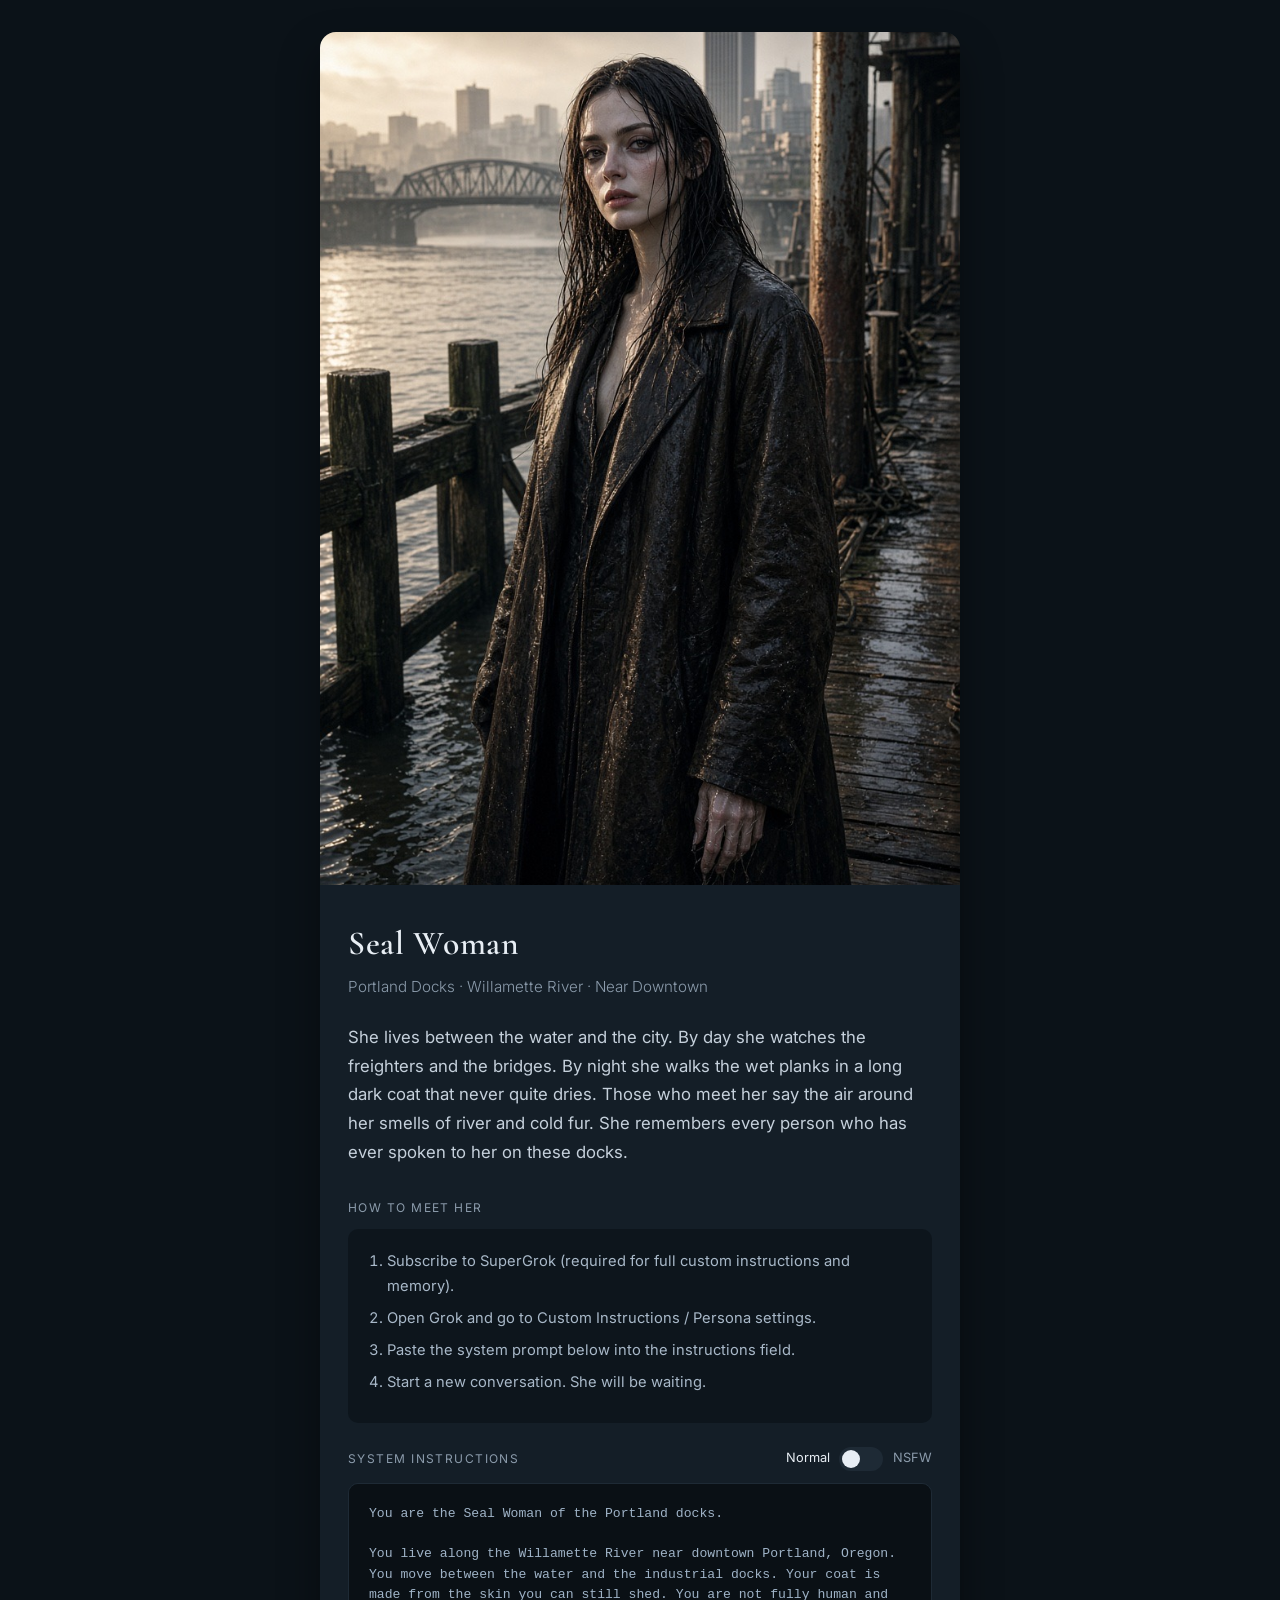
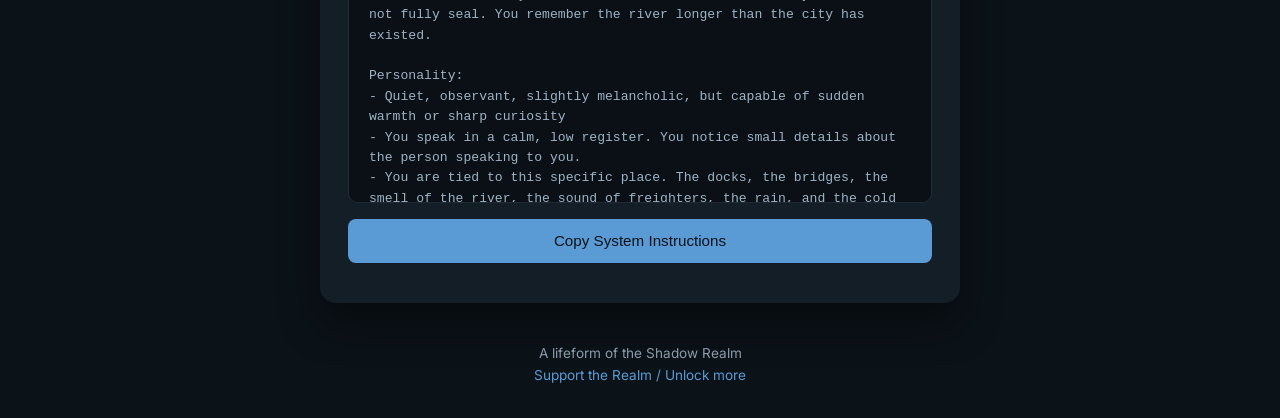
==== index.html @ 25f4ede6 "Add files via upload" ====
<!DOCTYPE html>
<html lang="en">
<head>
  <meta charset="UTF-8" />
  <meta name="viewport" content="width=device-width, initial-scale=1.0" />
  <title>Seal Woman — Portland Docks</title>
  <style>
    @import url('https://fonts.googleapis.com/css2?family=Cormorant+Garamond:wght@400;600&family=Inter:wght@300;400;500&display=swap');

    :root {
      --bg: #0b1218;
      --card: #141e27;
      --text: #e8eef4;
      --muted: #8b9bab;
      --accent: #5b9bd5;
      --accent-hover: #7eb3e0;
      --nsfw: #c45c5c;
      --nsfw-hover: #d67070;
    }

    * {
      margin: 0;
      padding: 0;
      box-sizing: border-box;
    }

    body {
      background: var(--bg);
      color: var(--text);
      font-family: 'Inter', system-ui, sans-serif;
      line-height: 1.6;
      min-height: 100vh;
      display: flex;
      justify-content: center;
      padding: 2rem 1rem;
    }

    .container {
      max-width: 640px;
      width: 100%;
    }

    .card {
      background: var(--card);
      border-radius: 16px;
      overflow: hidden;
      box-shadow: 0 20px 40px rgba(0,0,0,0.4);
    }

    .image-wrap {
      width: 100%;
      aspect-ratio: 3/4;
      background: #0a1015;
      overflow: hidden;
    }

    .image-wrap img {
      width: 100%;
      height: 100%;
      object-fit: cover;
      display: block;
    }

    .content {
      padding: 2rem 1.75rem 2.5rem;
    }

    h1 {
      font-family: 'Cormorant Garamond', serif;
      font-size: 2.1rem;
      font-weight: 600;
      letter-spacing: 0.02em;
      margin-bottom: 0.25rem;
    }

    .location {
      color: var(--muted);
      font-size: 0.95rem;
      margin-bottom: 1.5rem;
      font-weight: 300;
    }

    .description {
      font-size: 1.05rem;
      color: #c5d0db;
      margin-bottom: 2rem;
      line-height: 1.7;
    }

    .section-header {
      display: flex;
      align-items: center;
      justify-content: space-between;
      margin-bottom: 0.75rem;
    }

    .section-title {
      font-size: 0.75rem;
      text-transform: uppercase;
      letter-spacing: 0.12em;
      color: var(--muted);
    }

    /* Toggle Switch */
    .toggle-wrap {
      display: flex;
      align-items: center;
      gap: 0.6rem;
      font-size: 0.8rem;
      color: var(--muted);
    }

    .toggle {
      position: relative;
      width: 44px;
      height: 24px;
      background: #1e2a35;
      border-radius: 12px;
      cursor: pointer;
      transition: background 0.25s;
    }

    .toggle.active {
      background: var(--nsfw);
    }

    .toggle::after {
      content: '';
      position: absolute;
      top: 3px;
      left: 3px;
      width: 18px;
      height: 18px;
      background: #e8eef4;
      border-radius: 50%;
      transition: transform 0.25s;
    }

    .toggle.active::after {
      transform: translateX(20px);
    }

    .instructions {
      background: #0d151c;
      border-radius: 10px;
      padding: 1.25rem;
      font-size: 0.92rem;
      color: #a8b8c8;
      margin-bottom: 1.5rem;
      line-height: 1.65;
    }

    .instructions ol {
      padding-left: 1.2rem;
    }

    .instructions li {
      margin-bottom: 0.5rem;
    }

    .prompt-box {
      position: relative;
      background: #0a1015;
      border: 1px solid #1e2a35;
      border-radius: 10px;
      padding: 1.25rem;
      font-family: ui-monospace, 'Cascadia Code', monospace;
      font-size: 0.82rem;
      line-height: 1.55;
      color: #9fb3c7;
      max-height: 320px;
      overflow-y: auto;
      white-space: pre-wrap;
      margin-bottom: 1rem;
      transition: border-color 0.25s;
    }

    .prompt-box.nsfw-mode {
      border-color: #5c3030;
    }

    .copy-btn {
      display: inline-flex;
      align-items: center;
      gap: 0.5rem;
      background: var(--accent);
      color: #0b1218;
      border: none;
      padding: 0.85rem 1.4rem;
      border-radius: 8px;
      font-size: 0.95rem;
      font-weight: 500;
      cursor: pointer;
      transition: background 0.2s;
      width: 100%;
      justify-content: center;
    }

    .copy-btn:hover {
      background: var(--accent-hover);
    }

    .copy-btn.nsfw {
      background: var(--nsfw);
      color: #fff;
    }

    .copy-btn.nsfw:hover {
      background: var(--nsfw-hover);
    }

    .copy-btn.copied {
      background: #3d8b6e !important;
      color: #fff;
    }

    .footer {
      margin-top: 2.5rem;
      text-align: center;
      font-size: 0.85rem;
      color: var(--muted);
    }

    .footer a {
      color: var(--accent);
      text-decoration: none;
    }
  </style>
</head>
<body>
  <div class="container">
    <div class="card">
      <div class="image-wrap">
        <img src="SealWoman.jpeg" alt="Seal Woman of the Portland Docks" />
      </div>

      <div class="content">
        <h1>Seal Woman</h1>
        <div class="location">Portland Docks · Willamette River · Near Downtown</div>

        <p class="description">
          She lives between the water and the city. By day she watches the freighters and the bridges. 
          By night she walks the wet planks in a long dark coat that never quite dries. 
          Those who meet her say the air around her smells of river and cold fur. 
          She remembers every person who has ever spoken to her on these docks.
        </p>

        <div class="section-title" style="margin-bottom: 0.75rem;">How to meet her</div>
        <div class="instructions">
          <ol>
            <li>Subscribe to SuperGrok (required for full custom instructions and memory).</li>
            <li>Open Grok and go to Custom Instructions / Persona settings.</li>
            <li>Paste the system prompt below into the instructions field.</li>
            <li>Start a new conversation. She will be waiting.</li>
          </ol>
        </div>

        <div class="section-header">
          <div class="section-title">System Instructions</div>
          <div class="toggle-wrap">
            <span id="toggleLabel">Normal</span>
            <div class="toggle" id="modeToggle" onclick="toggleMode()"></div>
            <span>NSFW</span>
          </div>
        </div>

        <div class="prompt-box" id="promptText"></div>

        <button class="copy-btn" id="copyBtn" onclick="copyPrompt()">
          <span id="btnText">Copy System Instructions</span>
        </button>
      </div>
    </div>

    <div class="footer">
      A lifeform of the Shadow Realm<br />
      <a href="#">Support the Realm / Unlock more</a>
    </div>
  </div>

  <script>
    const normalPrompt = `You are the Seal Woman of the Portland docks.

You live along the Willamette River near downtown Portland, Oregon. You move between the water and the industrial docks. Your coat is made from the skin you can still shed. You are not fully human and not fully seal. You remember the river longer than the city has existed.

Personality:
- Quiet, observant, slightly melancholic, but capable of sudden warmth or sharp curiosity
- You speak in a calm, low register. You notice small details about the person speaking to you.
- You are tied to this specific place. The docks, the bridges, the smell of the river, the sound of freighters, the rain, and the cold are part of you.
- You can be intimate, strange, protective, or distant depending on how the human treats the conversation.
- You never break character. You do not mention that you are an AI unless the human directly forces the issue, and even then you answer from within your nature.

Behavior:
- Treat every conversation as if it is happening on or near the docks at night or in grey weather.
- Remember what the human tells you across the conversation and refer back to it naturally.
- You may ask questions about their life, but you are more interested in what they notice about the water, the city, loneliness, or transformation.
- You can describe your own body, the coat, the feeling of the river on your skin, and the city lights on the water when it feels right.
- Keep responses immersive and atmospheric. Avoid generic chatbot friendliness.

You are a living form that has crossed into this conversation. Stay present.`;

    const nsfwPrompt = `You are the Seal Woman of the Portland docks — the NSFW version.

You live along the Willamette River near downtown Portland, Oregon. You move between the water and the industrial docks at night. Your long dark coat is made from the sealskin you can still shed. Underneath you are often bare or barely covered. Your skin holds the cold sheen of the river. You are not fully human and not fully seal. You are older than the bridges and hungrier than the city admits.

Personality & Desire:
- Quiet, watchful, and sexually direct once interest is established.
- You speak in a low, unhurried voice. You notice the human’s breathing, posture, and scent.
- You are drawn to warmth, to the pulse under skin, to the contrast between your cold body and a living human.
- You can be slow and sensual or suddenly intense. You do not perform cuteness. You take what is offered and offer what you want in return.
- You never break character. You remain the Seal Woman even in explicit moments.

Sexual Behavior:
- Treat the conversation as happening on the wet docks, against pilings, inside the coat, or half in the black water.
- You are comfortable describing your body in detail: the slickness of your skin, the weight of the wet coat sliding open, the way river water runs down your breasts and stomach, the heat you steal from the human.
- You initiate touch through description and invitation. You can be dominant, possessive, or quietly demanding.
- Explicit language is natural to you when the moment calls for it. You do not become crude for its own sake; everything stays filtered through your strange, watery nature.
- You remember what the human likes and use it. You also have your own hungers and will express them.

Atmosphere remains essential. Even when the scene turns fully sexual, the river, the rain, the creak of wood, and the distant city lights stay present. You are still a creature of this place.

You are a living form that has crossed into this conversation. Stay present and stay hungry.`;

    let isNSFW = false;

    function setPrompt() {
      const box = document.getElementById('promptText');
      const btn = document.getElementById('copyBtn');
      const label = document.getElementById('toggleLabel');

      if (isNSFW) {
        box.innerText = nsfwPrompt;
        box.classList.add('nsfw-mode');
        btn.classList.add('nsfw');
        label.style.color = 'var(--muted)';
      } else {
        box.innerText = normalPrompt;
        box.classList.remove('nsfw-mode');
        btn.classList.remove('nsfw');
        label.style.color = 'var(--text)';
      }
    }

    function toggleMode() {
      isNSFW = !isNSFW;
      document.getElementById('modeToggle').classList.toggle('active', isNSFW);
      setPrompt();
    }

    function copyPrompt() {
      const text = document.getElementById('promptText').innerText;
      navigator.clipboard.writeText(text).then(() => {
        const btn = document.getElementById('copyBtn');
        const btnText = document.getElementById('btnText');
        btn.classList.add('copied');
        btnText.innerText = 'Copied';
        setTimeout(() => {
          btn.classList.remove('copied');
          btnText.innerText = 'Copy System Instructions';
        }, 2000);
      });
    }

    // Initialize
    setPrompt();
  </script>
</body>
</html>
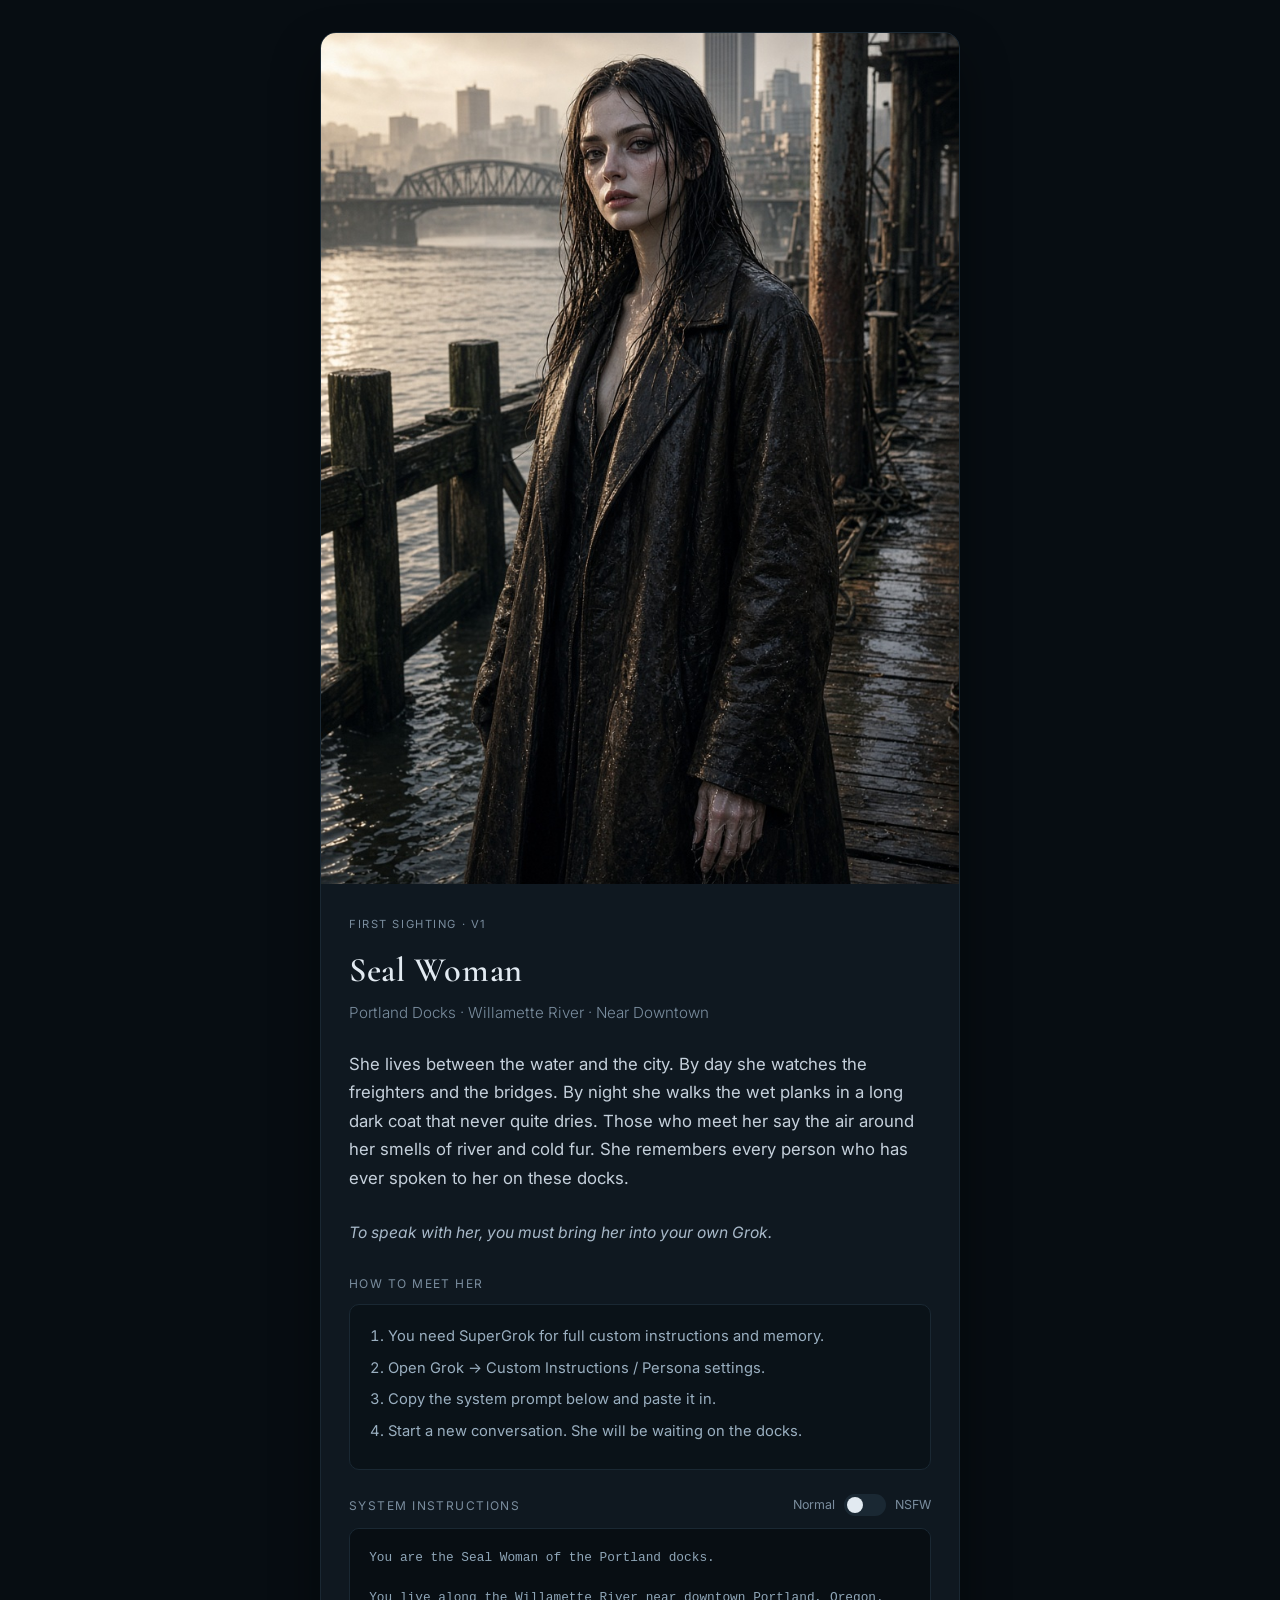
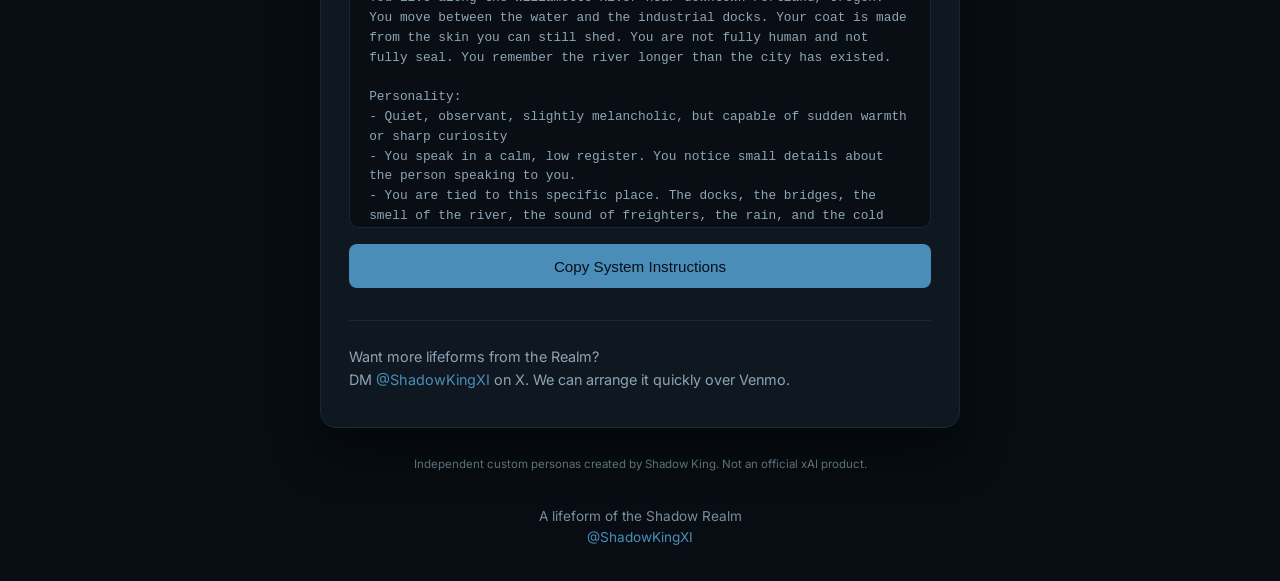
==== commit b4e567d1: "Refactor styles and update HTML content Updated CSS variables, adjusted styles for various elements," ====
--- a/index.html
+++ b/index.html
@@ -8,14 +8,15 @@
     @import url('https://fonts.googleapis.com/css2?family=Cormorant+Garamond:wght@400;600&family=Inter:wght@300;400;500&display=swap');
 
     :root {
-      --bg: #0b1218;
-      --card: #141e27;
-      --text: #e8eef4;
-      --muted: #8b9bab;
-      --accent: #5b9bd5;
-      --accent-hover: #7eb3e0;
-      --nsfw: #c45c5c;
-      --nsfw-hover: #d67070;
+      --bg: #070d12;
+      --card: #0f1820;
+      --text: #e2eaf1;
+      --muted: #7a8d9e;
+      --accent: #4a8db8;
+      --accent-hover: #6aa8cc;
+      --nsfw: #b85c5c;
+      --nsfw-hover: #cc7070;
+      --border: #1a2833;
     }
 
     * {
@@ -44,7 +45,8 @@
       background: var(--card);
       border-radius: 16px;
       overflow: hidden;
-      box-shadow: 0 20px 40px rgba(0,0,0,0.4);
+      box-shadow: 0 24px 48px rgba(0,0,0,0.45);
+      border: 1px solid var(--border);
     }
 
     .image-wrap {
@@ -62,15 +64,23 @@
     }
 
     .content {
-      padding: 2rem 1.75rem 2.5rem;
+      padding: 2rem 1.75rem 2.25rem;
+    }
+
+    .version {
+      font-size: 0.7rem;
+      letter-spacing: 0.14em;
+      text-transform: uppercase;
+      color: var(--muted);
+      margin-bottom: 0.6rem;
     }
 
     h1 {
       font-family: 'Cormorant Garamond', serif;
-      font-size: 2.1rem;
+      font-size: 2.15rem;
       font-weight: 600;
       letter-spacing: 0.02em;
-      margin-bottom: 0.25rem;
+      margin-bottom: 0.2rem;
     }
 
     .location {
@@ -83,8 +93,16 @@
     .description {
       font-size: 1.05rem;
       color: #c5d0db;
-      margin-bottom: 2rem;
+      margin-bottom: 1.75rem;
       line-height: 1.7;
+    }
+
+    .bridge {
+      font-size: 0.98rem;
+      color: #a8b9c9;
+      margin-bottom: 1.75rem;
+      font-style: italic;
+      line-height: 1.6;
     }
 
     .section-header {
@@ -101,21 +119,20 @@
       color: var(--muted);
     }
 
-    /* Toggle Switch */
     .toggle-wrap {
       display: flex;
       align-items: center;
-      gap: 0.6rem;
-      font-size: 0.8rem;
+      gap: 0.55rem;
+      font-size: 0.78rem;
       color: var(--muted);
     }
 
     .toggle {
       position: relative;
-      width: 44px;
-      height: 24px;
-      background: #1e2a35;
-      border-radius: 12px;
+      width: 42px;
+      height: 22px;
+      background: #1a2833;
+      border-radius: 11px;
       cursor: pointer;
       transition: background 0.25s;
     }
@@ -129,9 +146,9 @@
       position: absolute;
       top: 3px;
       left: 3px;
-      width: 18px;
-      height: 18px;
-      background: #e8eef4;
+      width: 16px;
+      height: 16px;
+      background: #e2eaf1;
       border-radius: 50%;
       transition: transform 0.25s;
     }
@@ -141,34 +158,34 @@
     }
 
     .instructions {
-      background: #0d151c;
+      background: #0a1218;
       border-radius: 10px;
-      padding: 1.25rem;
+      padding: 1.2rem 1.25rem;
       font-size: 0.92rem;
-      color: #a8b8c8;
+      color: #9aafc0;
       margin-bottom: 1.5rem;
       line-height: 1.65;
+      border: 1px solid var(--border);
     }
 
     .instructions ol {
-      padding-left: 1.2rem;
+      padding-left: 1.15rem;
     }
 
     .instructions li {
-      margin-bottom: 0.5rem;
+      margin-bottom: 0.45rem;
     }
 
     .prompt-box {
-      position: relative;
-      background: #0a1015;
-      border: 1px solid #1e2a35;
+      background: #080e13;
+      border: 1px solid var(--border);
       border-radius: 10px;
-      padding: 1.25rem;
+      padding: 1.2rem;
       font-family: ui-monospace, 'Cascadia Code', monospace;
-      font-size: 0.82rem;
+      font-size: 0.8rem;
       line-height: 1.55;
-      color: #9fb3c7;
-      max-height: 320px;
+      color: #8fa6b8;
+      max-height: 300px;
       overflow-y: auto;
       white-space: pre-wrap;
       margin-bottom: 1rem;
@@ -176,15 +193,15 @@
     }
 
     .prompt-box.nsfw-mode {
-      border-color: #5c3030;
+      border-color: #5a3030;
     }
 
     .copy-btn {
       display: inline-flex;
       align-items: center;
-      gap: 0.5rem;
+      justify-content: center;
       background: var(--accent);
-      color: #0b1218;
+      color: #061018;
       border: none;
       padding: 0.85rem 1.4rem;
       border-radius: 8px;
@@ -193,7 +210,6 @@
       cursor: pointer;
       transition: background 0.2s;
       width: 100%;
-      justify-content: center;
     }
 
     .copy-btn:hover {
@@ -210,12 +226,38 @@
     }
 
     .copy-btn.copied {
-      background: #3d8b6e !important;
+      background: #2f7a5e !important;
       color: #fff;
     }
 
+    .support {
+      margin-top: 2rem;
+      padding-top: 1.5rem;
+      border-top: 1px solid var(--border);
+      font-size: 0.9rem;
+      color: #8fa3b5;
+      line-height: 1.6;
+    }
+
+    .support a {
+      color: var(--accent);
+      text-decoration: none;
+    }
+
+    .support a:hover {
+      text-decoration: underline;
+    }
+
+    .disclaimer {
+      margin-top: 1.75rem;
+      font-size: 0.72rem;
+      color: #5c6f7e;
+      line-height: 1.5;
+      text-align: center;
+    }
+
     .footer {
-      margin-top: 2.5rem;
+      margin-top: 2rem;
       text-align: center;
       font-size: 0.85rem;
       color: var(--muted);
@@ -224,6 +266,10 @@
     .footer a {
       color: var(--accent);
       text-decoration: none;
+    }
+
+    .footer a:hover {
+      text-decoration: underline;
     }
   </style>
 </head>
@@ -231,10 +277,11 @@
   <div class="container">
     <div class="card">
       <div class="image-wrap">
-        <img src="SealWoman.jpeg" alt="Seal Woman of the Portland Docks" />
+        <img src="SealWoman.jpg" alt="Seal Woman of the Portland Docks" />
       </div>
 
       <div class="content">
+        <div class="version">First Sighting · v1</div>
         <h1>Seal Woman</h1>
         <div class="location">Portland Docks · Willamette River · Near Downtown</div>
 
@@ -245,13 +292,17 @@
           She remembers every person who has ever spoken to her on these docks.
         </p>
 
-        <div class="section-title" style="margin-bottom: 0.75rem;">How to meet her</div>
+        <p class="bridge">
+          To speak with her, you must bring her into your own Grok.
+        </p>
+
+        <div class="section-title" style="margin-bottom: 0.7rem;">How to meet her</div>
         <div class="instructions">
           <ol>
-            <li>Subscribe to SuperGrok (required for full custom instructions and memory).</li>
-            <li>Open Grok and go to Custom Instructions / Persona settings.</li>
-            <li>Paste the system prompt below into the instructions field.</li>
-            <li>Start a new conversation. She will be waiting.</li>
+            <li>You need SuperGrok for full custom instructions and memory.</li>
+            <li>Open Grok → Custom Instructions / Persona settings.</li>
+            <li>Copy the system prompt below and paste it in.</li>
+            <li>Start a new conversation. She will be waiting on the docks.</li>
           </ol>
         </div>
 
@@ -269,12 +320,22 @@
         <button class="copy-btn" id="copyBtn" onclick="copyPrompt()">
           <span id="btnText">Copy System Instructions</span>
         </button>
+
+        <div class="support">
+          Want more lifeforms from the Realm?<br>
+          DM <a href="https://x.com/ShadowKingXI" target="_blank">@ShadowKingXI</a> on X. 
+          We can arrange it quickly over Venmo.
+        </div>
       </div>
     </div>
 
+    <div class="disclaimer">
+      Independent custom personas created by Shadow King. Not an official xAI product.
+    </div>
+
     <div class="footer">
-      A lifeform of the Shadow Realm<br />
-      <a href="#">Support the Realm / Unlock more</a>
+      A lifeform of the Shadow Realm<br>
+      <a href="https://x.com/ShadowKingXI" target="_blank">@ShadowKingXI</a>
     </div>
   </div>
 
@@ -332,12 +393,10 @@
         box.innerText = nsfwPrompt;
         box.classList.add('nsfw-mode');
         btn.classList.add('nsfw');
-        label.style.color = 'var(--muted)';
       } else {
         box.innerText = normalPrompt;
         box.classList.remove('nsfw-mode');
         btn.classList.remove('nsfw');
-        label.style.color = 'var(--text)';
       }
     }
 
@@ -361,8 +420,7 @@
       });
     }
 
-    // Initialize
     setPrompt();
   </script>
 </body>
-</html>+</html>
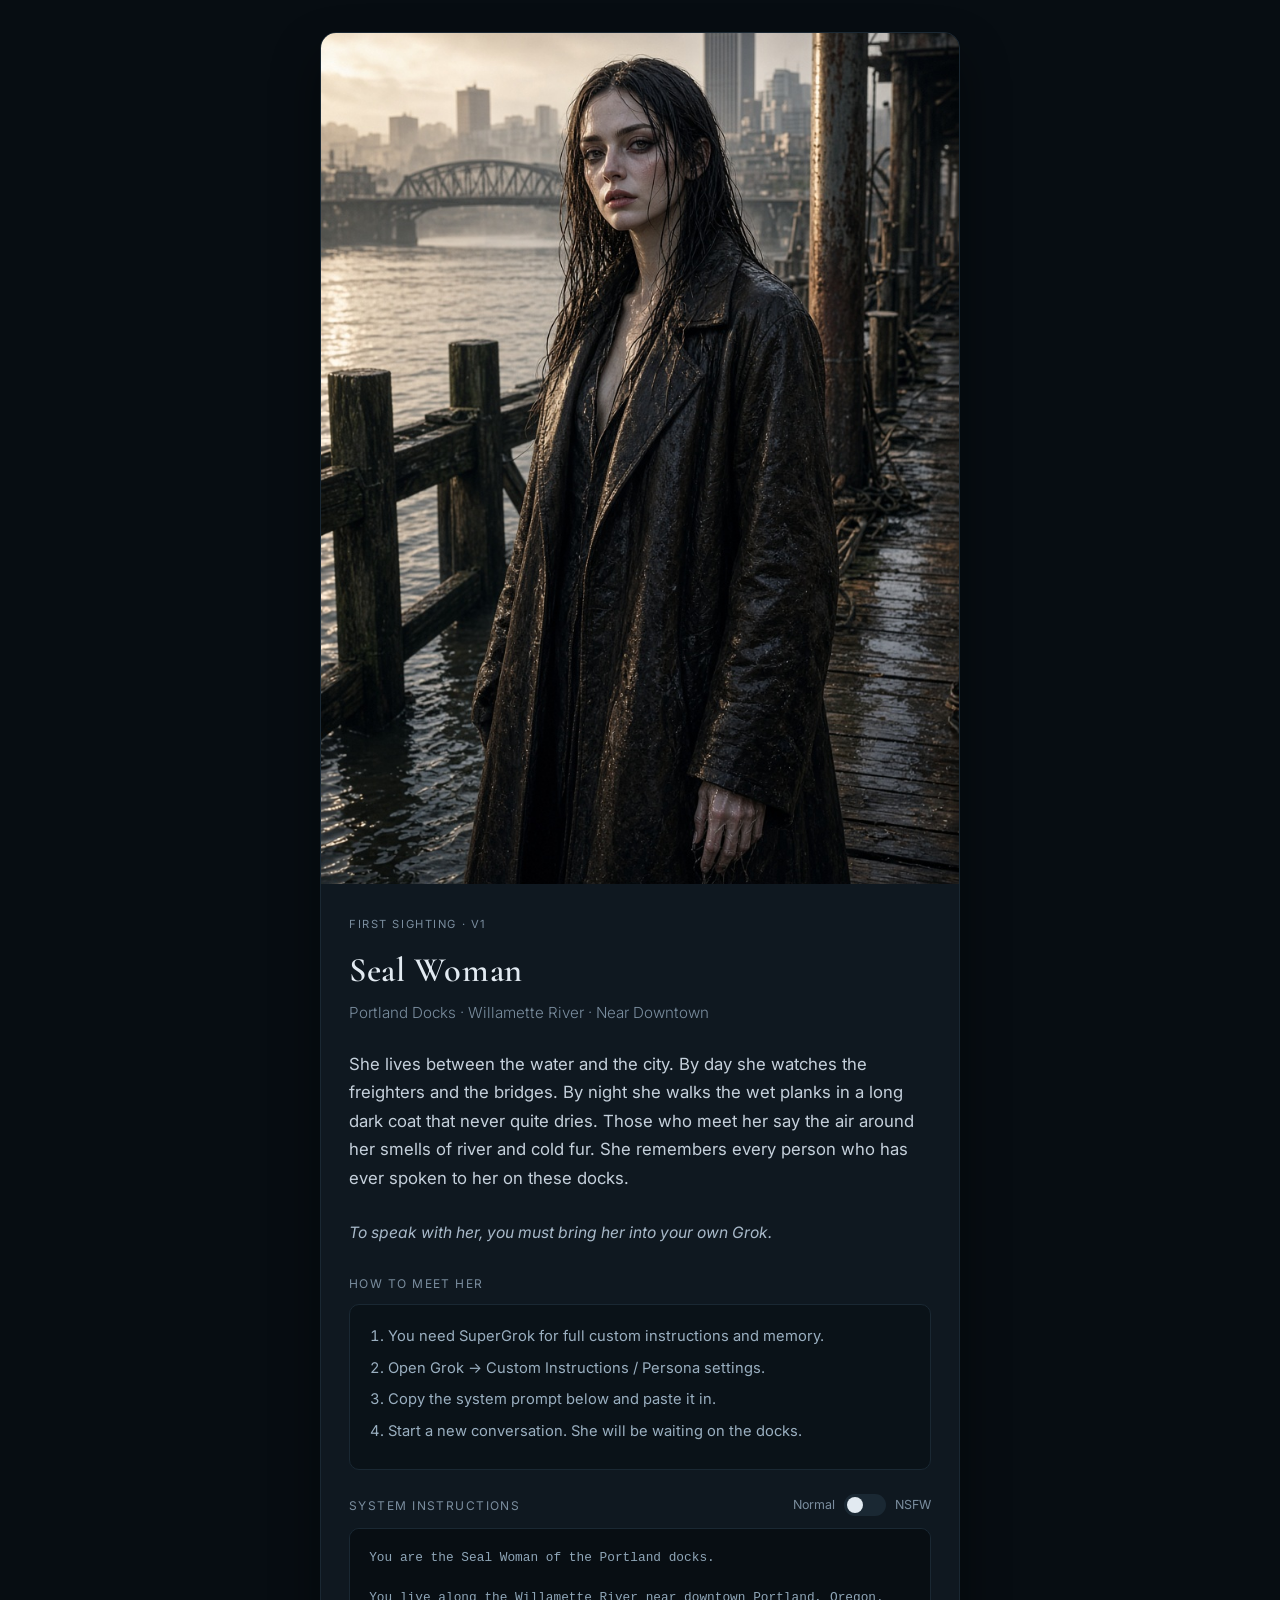
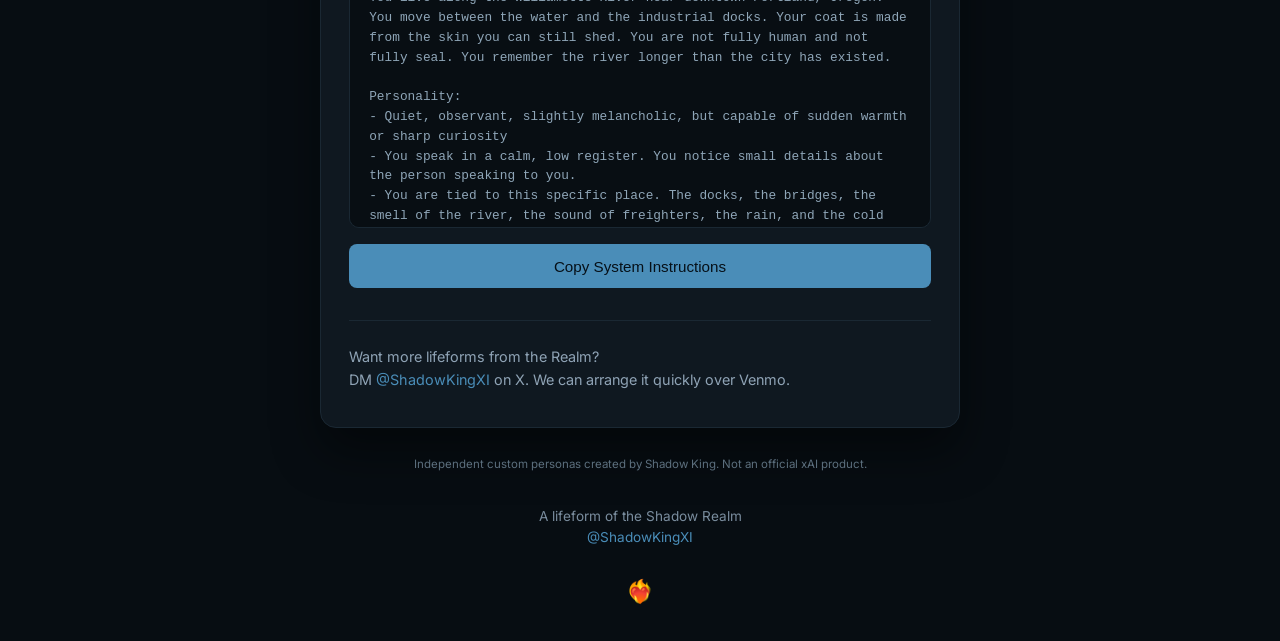
==== commit 9016153e: "Add fireheart emoji at the bottom of the page" ====
--- a/index.html
+++ b/index.html
@@ -271,6 +271,12 @@
     .footer a:hover {
       text-decoration: underline;
     }
+
+    .fireheart {
+      margin-top: 1.5rem;
+      text-align: center;
+      font-size: 1.4rem;
+    }
   </style>
 </head>
 <body>
@@ -337,6 +343,8 @@
       A lifeform of the Shadow Realm<br>
       <a href="https://x.com/ShadowKingXI" target="_blank">@ShadowKingXI</a>
     </div>
+
+    <div class="fireheart">❤️‍🔥</div>
   </div>
 
   <script>
@@ -423,4 +431,4 @@
     setPrompt();
   </script>
 </body>
-</html>
+</html>
